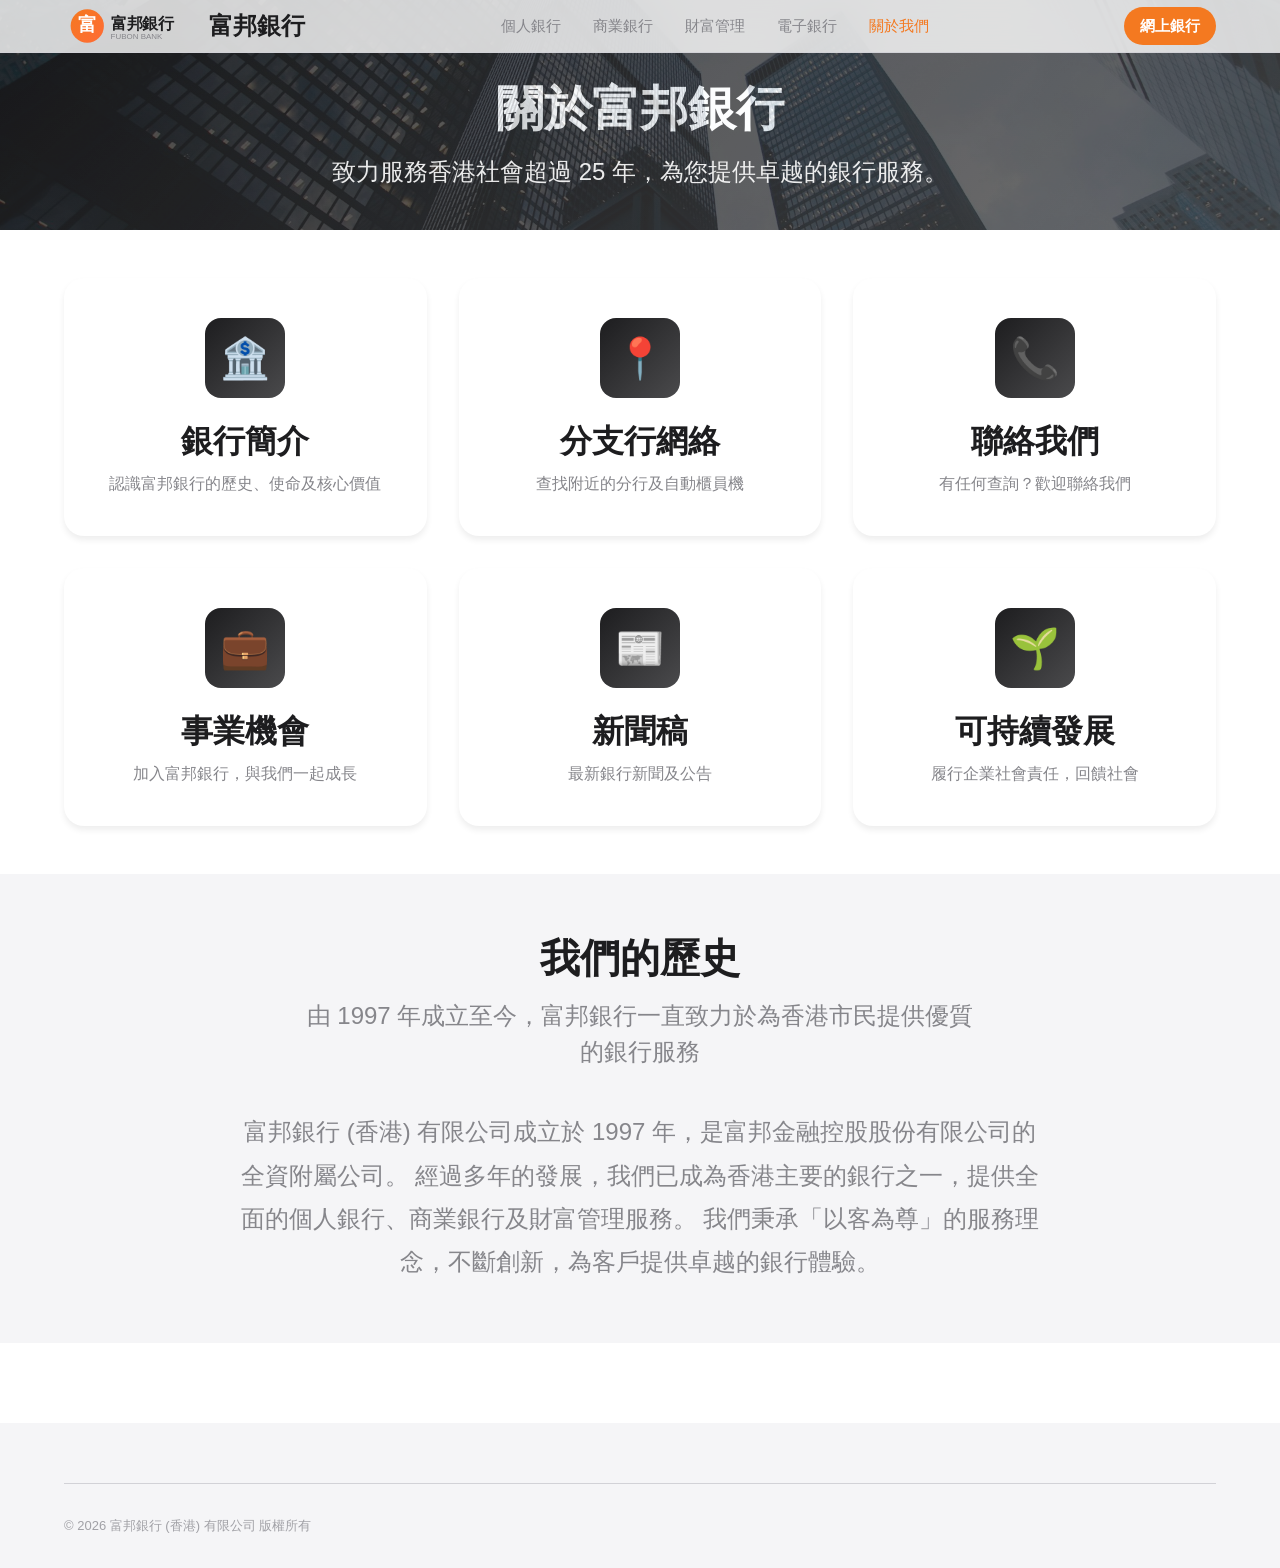
==== pages/about/index.html @ 27f1537c "feat: Add all main banking pages 🏦 Complete website structure with 11 pages  Pages Added: ✅ Personal" ====
<!DOCTYPE html>
<html lang="zh-HK">
<head>
  <meta charset="UTF-8">
  <meta name="viewport" content="width=device-width, initial-scale=1.0">
  <title>關於我們 | 富邦銀行</title>
  <meta name="description" content="認識富邦銀行 - 銀行簡介、分支行網絡、聯絡我們">
  <link rel="stylesheet" href="../../../css/main.css">
  <style>
    .page-header { position: relative; padding: var(--spacing-20) 0 var(--spacing-10); background: linear-gradient(135deg, #1D1D1F 0%, #4A4A4C 100%); color: var(--white); text-align: center; overflow: hidden; }
    .page-header-bg { position: absolute; inset: 0; opacity: 0.2; }
    .page-header-bg img { width: 100%; height: 100%; object-fit: cover; }
    .page-header .page-title { font-size: var(--font-title-1); margin-bottom: var(--spacing-4); }
    .page-header .page-subtitle { font-size: var(--font-headline); opacity: 0.9; max-width: 700px; margin: 0 auto; }
    .nav-grid { display: grid; grid-template-columns: repeat(3, 1fr); gap: var(--spacing-8); padding: var(--spacing-12) 0; }
    .nav-card { background: var(--white); border-radius: var(--radius-2xl); padding: var(--spacing-10); box-shadow: var(--shadow-md); transition: all var(--transition-normal); text-decoration: none; color: var(--black); display: block; text-align: center; }
    .nav-card:hover { transform: translateY(-8px); box-shadow: var(--shadow-xl); }
    .nav-icon { width: 80px; height: 80px; margin: 0 auto var(--spacing-6); border-radius: var(--radius-xl); background: linear-gradient(135deg, #1D1D1F 0%, #4A4A4C 100%); display: flex; align-items: center; justify-content: center; font-size: 40px; }
    .nav-title { font-size: var(--font-title-3); font-weight: var(--font-weight-bold); margin-bottom: var(--spacing-3); }
    .nav-desc { font-size: var(--font-callout); color: var(--gray-primary); }
    .story-section { background: var(--gray-quaternary); padding: var(--spacing-15) 0; }
    @media (max-width: 1023px) { .nav-grid { grid-template-columns: repeat(2, 1fr); } }
    @media (max-width: 734px) { .nav-grid { grid-template-columns: 1fr; } }
  </style>
</head>
<body>
  <nav class="navbar">
    <div class="navbar-content">
      <a href="../../../" class="navbar-logo">
        <img src="../../../images/logo/fubon-logo.svg" alt="富邦銀行" height="40">
        <span>富邦銀行</span>
      </a>
      <div class="navbar-menu">
        <a href="../../personal/" class="navbar-link">個人銀行</a>
        <a href="../../commercial/" class="navbar-link">商業銀行</a>
        <a href="../../wealth/" class="navbar-link">財富管理</a>
        <a href="../../ebanking/" class="navbar-link">電子銀行</a>
        <a href="../" class="navbar-link" style="opacity:1;color:var(--fubon-orange)">關於我們</a>
      </div>
      <div class="navbar-actions">
        <a href="#" class="btn btn-primary btn-small">網上銀行</a>
        <button class="navbar-toggle" aria-label="選單"><span></span><span></span><span></span></button>
      </div>
    </div>
  </nav>

  <header class="page-header">
    <div class="page-header-bg">
      <img src="../../../images/hero/bank-building.jpg" alt="關於我們" loading="lazy">
    </div>
    <div class="container">
      <h1 class="page-title">關於富邦銀行</h1>
      <p class="page-subtitle">致力服務香港社會超過 25 年，為您提供卓越的銀行服務。</p>
    </div>
  </header>

  <section class="section">
    <div class="container">
      <div class="nav-grid">
        <a href="profile/" class="nav-card">
          <div class="nav-icon">🏦</div>
          <h3 class="nav-title">銀行簡介</h3>
          <p class="nav-desc">認識富邦銀行的歷史、使命及核心價值</p>
        </a>
        <a href="branches/" class="nav-card">
          <div class="nav-icon">📍</div>
          <h3 class="nav-title">分支行網絡</h3>
          <p class="nav-desc">查找附近的分行及自動櫃員機</p>
        </a>
        <a href="contact/" class="nav-card">
          <div class="nav-icon">📞</div>
          <h3 class="nav-title">聯絡我們</h3>
          <p class="nav-desc">有任何查詢？歡迎聯絡我們</p>
        </a>
        <a href="careers/" class="nav-card">
          <div class="nav-icon">💼</div>
          <h3 class="nav-title">事業機會</h3>
          <p class="nav-desc">加入富邦銀行，與我們一起成長</p>
        </a>
        <a href="press/" class="nav-card">
          <div class="nav-icon">📰</div>
          <h3 class="nav-title">新聞稿</h3>
          <p class="nav-desc">最新銀行新聞及公告</p>
        </a>
        <a href="sustainability/" class="nav-card">
          <div class="nav-icon">🌱</div>
          <h3 class="nav-title">可持續發展</h3>
          <p class="nav-desc">履行企業社會責任，回饋社會</p>
        </a>
      </div>
    </div>
  </section>

  <section class="story-section">
    <div class="container">
      <div class="section-header" style="text-align:center;margin-bottom:var(--spacing-10)">
        <h2 class="section-title">我們的歷史</h2>
        <p class="section-subtitle">由 1997 年成立至今，富邦銀行一直致力於為香港市民提供優質的銀行服務</p>
      </div>
      <div style="max-width:800px;margin:0 auto;text-align:center">
        <p style="font-size:var(--font-headline);color:var(--gray-primary);line-height:1.8">
          富邦銀行 (香港) 有限公司成立於 1997 年，是富邦金融控股股份有限公司的全資附屬公司。
          經過多年的發展，我們已成為香港主要的銀行之一，提供全面的個人銀行、商業銀行及財富管理服務。
          我們秉承「以客為尊」的服務理念，不斷創新，為客戶提供卓越的銀行體驗。
        </p>
      </div>
    </div>
  </section>

  <footer class="footer">
    <div class="container">
      <div class="footer-bottom">
        <p class="footer-copyright">© 2026 富邦銀行 (香港) 有限公司 版權所有</p>
      </div>
    </div>
  </footer>
  <script src="../../../js/main.js"></script>
</body>
</html>
---- css/main.css ----
/* 
 * Fubon Bank Design System
 * Apple-Style Design Language
 * Version: 1.0.0
 */

:root {
  /* 品牌色彩 */
  --fubon-orange: #F47920;
  --fubon-orange-dark: #D66415;
  --fubon-orange-light: #FF8F47;
  
  /* Apple 風格色彩 */
  --black: #1D1D1F;
  --white: #FFFFFF;
  
  /* 灰色系 */
  --gray-primary: #86868B;
  --gray-secondary: #A1A1A6;
  --gray-tertiary: #D2D2D7;
  --gray-quaternary: #F5F5F7;
  --gray-light: #FBFBFD;
  
  /* 語義色彩 */
  --success: #34C759;
  --warning: #FF9500;
  --error: #FF3B30;
  --info: #007AFF;
  
  /* 字體 */
  --font-sans: -apple-system, BlinkMacSystemFont, "SF Pro TC", "PingFang TC", "Helvetica Neue", "Noto Sans TC", sans-serif;
  
  /* 字體大小 */
  --font-display: 56px;
  --font-title-1: 48px;
  --font-title-2: 40px;
  --font-title-3: 32px;
  --font-headline: 24px;
  --font-body: 17px;
  --font-callout: 16px;
  --font-subhead: 15px;
  --font-footnote: 13px;
  --font-caption-1: 12px;
  --font-caption-2: 11px;
  
  /* 字重 */
  --font-weight-regular: 400;
  --font-weight-medium: 500;
  --font-weight-semibold: 600;
  --font-weight-bold: 700;
  
  /* 間距 */
  --spacing-1: 4px;
  --spacing-2: 8px;
  --spacing-3: 12px;
  --spacing-4: 16px;
  --spacing-5: 20px;
  --spacing-6: 24px;
  --spacing-8: 32px;
  --spacing-10: 40px;
  --spacing-12: 48px;
  --spacing-13: 52px;
  --spacing-14: 56px;
  --spacing-15: 60px;
  --spacing-16: 64px;
  --spacing-20: 80px;
  
  /* 圓角 */
  --radius-sm: 4px;
  --radius-md: 8px;
  --radius-lg: 12px;
  --radius-xl: 16px;
  --radius-2xl: 20px;
  --radius-3xl: 28px;
  --radius-full: 9999px;
  
  /* 陰影 */
  --shadow-sm: 0 1px 2px rgba(0, 0, 0, 0.05);
  --shadow-md: 0 4px 6px rgba(0, 0, 0, 0.07);
  --shadow-lg: 0 10px 15px rgba(0, 0, 0, 0.1);
  --shadow-xl: 0 20px 25px rgba(0, 0, 0, 0.15);
  --shadow-2xl: 0 25px 50px rgba(0, 0, 0, 0.25);
  
  /* 漸層 */
  --gradient-primary: linear-gradient(135deg, var(--fubon-orange) 0%, var(--fubon-orange-light) 100%);
  --gradient-dark: linear-gradient(135deg, var(--black) 0%, #2D2D2F 100%);
  --gradient-hero: linear-gradient(135deg, #1D1D1F 0%, #4A4A4C 100%);
  
  /* 過渡 */
  --transition-fast: 0.15s ease;
  --transition-normal: 0.3s ease;
  --transition-slow: 0.5s ease;
  
  /* 容器 */
  --container-max: 1200px;
  --container-narrow: 900px;
}

/* 基礎重置 */
*, *::before, *::after {
  box-sizing: border-box;
  margin: 0;
  padding: 0;
}

html {
  font-size: 16px;
  scroll-behavior: smooth;
  -webkit-font-smoothing: antialiased;
  -moz-osx-font-smoothing: grayscale;
}

body {
  font-family: var(--font-sans);
  font-size: var(--font-body);
  font-weight: var(--font-weight-regular);
  line-height: 1.5;
  color: var(--black);
  background-color: var(--white);
}

/* 容器 */
.container {
  max-width: var(--container-max);
  margin: 0 auto;
  padding: 0 var(--spacing-6);
}

.container-narrow {
  max-width: var(--container-narrow);
  margin: 0 auto;
  padding: 0 var(--spacing-6);
}

/* 標題 */
h1, h2, h3, h4, h5, h6 {
  font-weight: var(--font-weight-bold);
  line-height: 1.2;
  margin-bottom: var(--spacing-4);
}

h1 { font-size: var(--font-title-1); }
h2 { font-size: var(--font-title-2); }
h3 { font-size: var(--font-title-3); }
h4 { font-size: var(--font-headline); }

.section-title {
  font-size: var(--font-title-2);
  font-weight: var(--font-weight-bold);
  margin-bottom: var(--spacing-4);
}

.section-subtitle {
  font-size: var(--font-headline);
  color: var(--gray-primary);
  max-width: 680px;
  margin: 0 auto;
}

/* 按鈕 */
.btn {
  display: inline-flex;
  align-items: center;
  justify-content: center;
  padding: 12px 24px;
  border-radius: var(--radius-full);
  font-size: var(--font-callout);
  font-weight: var(--font-weight-semibold);
  text-decoration: none;
  transition: all var(--transition-fast);
  border: none;
  cursor: pointer;
  white-space: nowrap;
}

.btn-primary {
  background: var(--fubon-orange);
  color: var(--white);
}

.btn-primary:hover {
  background: var(--fubon-orange-dark);
  transform: scale(1.02);
}

.btn-secondary {
  background: var(--white);
  color: var(--fubon-orange);
  border: 2px solid var(--fubon-orange);
}

.btn-secondary:hover {
  background: var(--fubon-orange);
  color: var(--white);
}

.btn-light {
  background: var(--white);
  color: var(--black);
}

.btn-light:hover {
  background: var(--gray-quaternary);
}

.btn-link {
  background: transparent;
  color: var(--info);
  padding: 8px 16px;
}

.btn-link:hover {
  text-decoration: underline;
}

.btn-large {
  padding: 16px 32px;
  font-size: var(--font-body);
}

.btn-small {
  padding: 8px 16px;
  font-size: var(--font-subhead);
}

/* 連結 */
a {
  color: var(--info);
  text-decoration: none;
  transition: color var(--transition-fast);
}

a:hover {
  color: var(--fubon-orange);
}

.btn-link {
  color: var(--fubon-orange);
  font-weight: var(--font-weight-semibold);
}

/* 導航欄 */
.navbar {
  position: fixed;
  top: 0;
  left: 0;
  right: 0;
  z-index: 1000;
  background: rgba(255, 255, 255, 0.8);
  backdrop-filter: blur(20px);
  -webkit-backdrop-filter: blur(20px);
  border-bottom: 1px solid var(--gray-tertiary);
  transition: all var(--transition-normal);
}

.navbar.scrolled {
  background: rgba(255, 255, 255, 0.95);
  box-shadow: var(--shadow-md);
}

.navbar-content {
  max-width: var(--container-max);
  margin: 0 auto;
  padding: 0 var(--spacing-6);
  display: flex;
  align-items: center;
  justify-content: space-between;
  height: 52px;
}

.navbar-logo {
  display: flex;
  align-items: center;
  gap: var(--spacing-3);
  font-size: var(--font-headline);
  font-weight: var(--font-weight-bold);
  color: var(--black);
  text-decoration: none;
}

.navbar-logo img {
  height: 40px;
  width: auto;
}

.navbar-menu {
  display: flex;
  gap: var(--spacing-8);
}

.navbar-link {
  font-size: var(--font-subhead);
  color: var(--gray-primary);
  transition: color var(--transition-fast);
}

.navbar-link:hover {
  color: var(--black);
}

.navbar-link[style*="opacity:1"] {
  opacity: 1 !important;
  color: var(--fubon-orange) !important;
}

.navbar-actions {
  display: flex;
  align-items: center;
  gap: var(--spacing-4);
}

.navbar-toggle {
  display: none;
  flex-direction: column;
  gap: 4px;
  background: none;
  border: none;
  cursor: pointer;
  padding: var(--spacing-2);
}

.navbar-toggle span {
  width: 20px;
  height: 2px;
  background: var(--black);
  transition: all var(--transition-fast);
}

/* 頁尾 */
.footer {
  background: var(--gray-quaternary);
  padding: var(--spacing-15) 0 var(--spacing-8);
  margin-top: var(--spacing-20);
}

.footer-grid {
  display: grid;
  grid-template-columns: repeat(4, 1fr);
  gap: var(--spacing-10);
  margin-bottom: var(--spacing-12);
}

.footer-section h4 {
  font-size: var(--font-footnote);
  font-weight: var(--font-weight-semibold);
  color: var(--black);
  margin-bottom: var(--spacing-5);
  text-transform: uppercase;
  letter-spacing: 0.05em;
}

.footer-links {
  list-style: none;
}

.footer-links li {
  margin-bottom: var(--spacing-3);
}

.footer-links a {
  font-size: var(--font-subhead);
  color: var(--gray-primary);
  transition: color var(--transition-fast);
}

.footer-links a:hover {
  color: var(--black);
}

.footer-bottom {
  display: flex;
  justify-content: space-between;
  align-items: center;
  padding-top: var(--spacing-8);
  border-top: 1px solid var(--gray-tertiary);
}

.footer-copyright {
  font-size: var(--font-footnote);
  color: var(--gray-secondary);
}

.footer-social {
  display: flex;
  gap: var(--spacing-5);
}

.footer-social a {
  color: var(--gray-primary);
  transition: color var(--transition-fast);
}

.footer-social a:hover {
  color: var(--black);
}

/* 響應式 */
@media (max-width: 1023px) {
  .navbar-menu {
    display: none;
  }
  
  .navbar-toggle {
    display: flex;
  }
  
  .footer-grid {
    grid-template-columns: repeat(2, 1fr);
  }
}

@media (max-width: 734px) {
  .footer-grid {
    grid-template-columns: 1fr;
  }
  
  .footer-bottom {
    flex-direction: column;
    gap: var(--spacing-5);
    text-align: center;
  }
}

/* 工具類 */
.text-center { text-align: center; }
.text-left { text-align: left; }
.text-right { text-align: right; }

.mt-4 { margin-top: var(--spacing-4); }
.mt-8 { margin-top: var(--spacing-8); }
.mt-12 { margin-top: var(--spacing-12); }

.mb-4 { margin-bottom: var(--spacing-4); }
.mb-8 { margin-bottom: var(--spacing-8); }
.mb-12 { margin-bottom: var(--spacing-12); }

.hidden { display: none; }
.visible { display: block; }
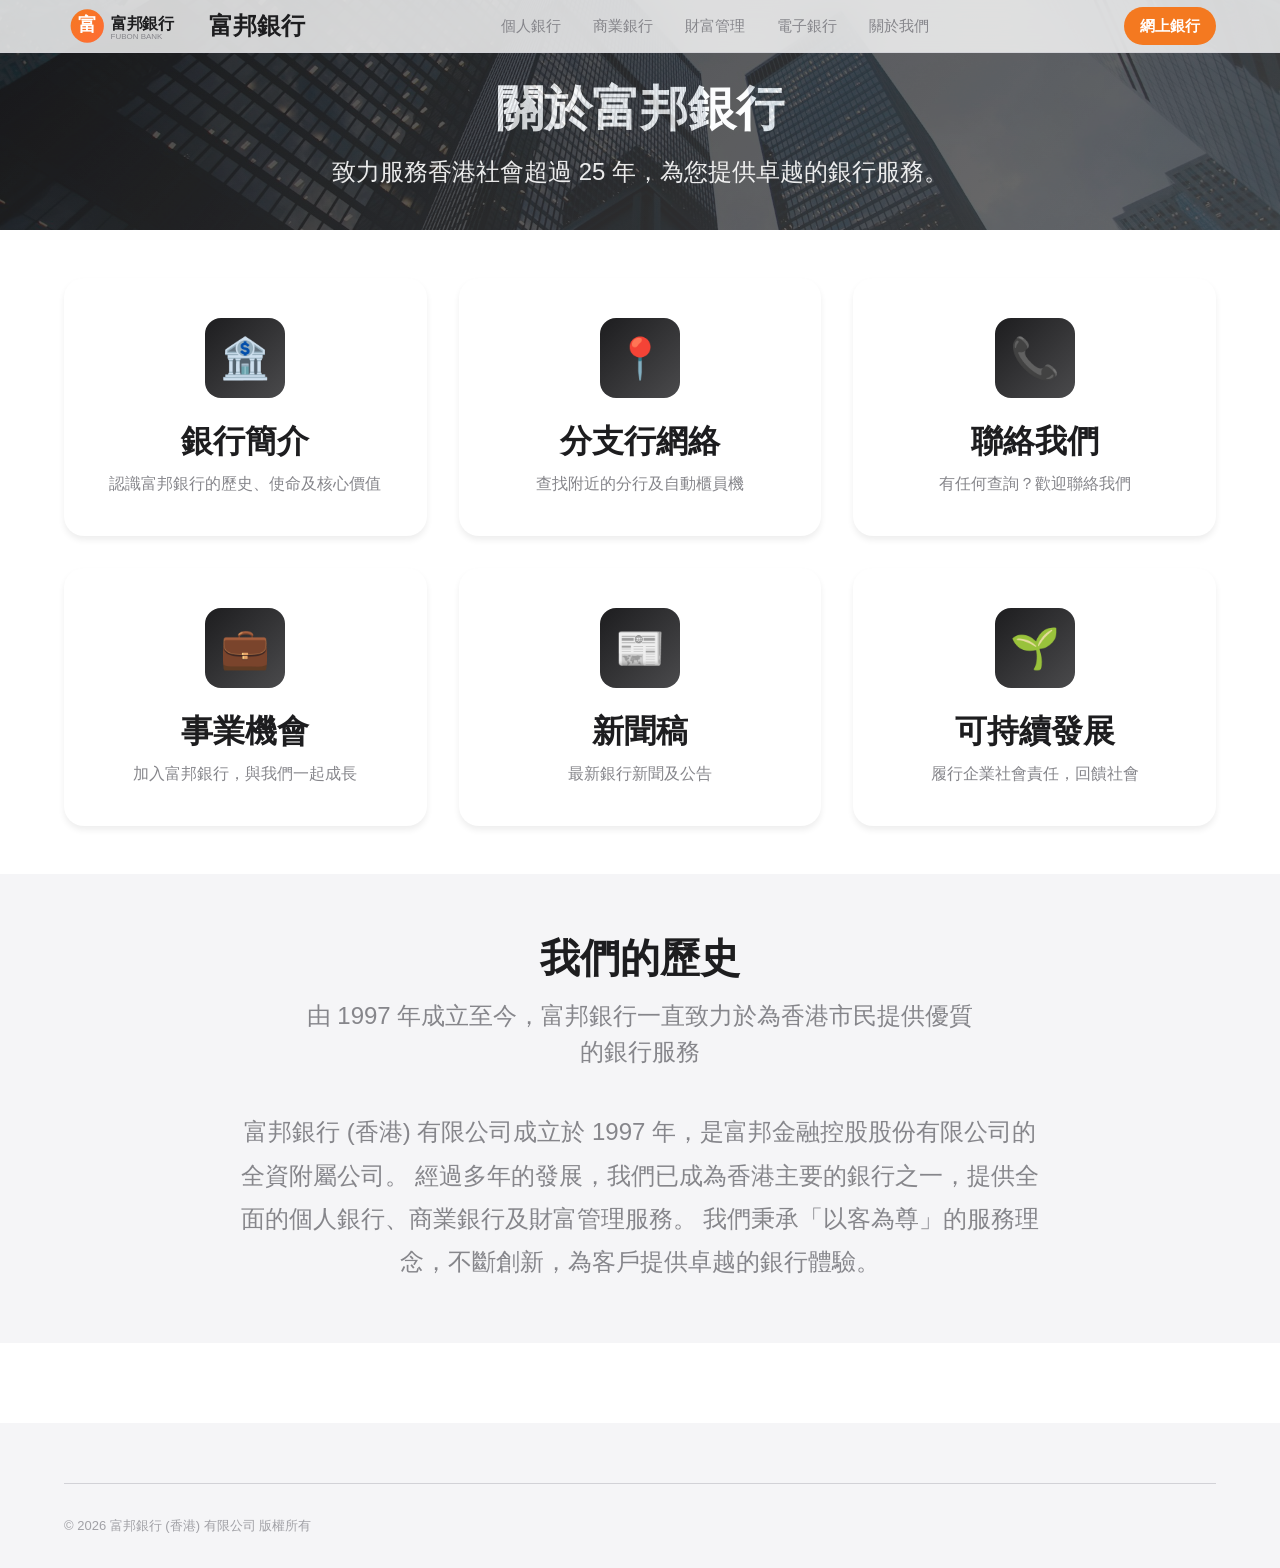
==== commit 1961ec70: "fix: Repair all broken links across pages 🔧 Fixed broken links: - Personal Banking: Deposits (4 link" ====
--- a/pages/about/index.html
+++ b/pages/about/index.html
@@ -35,7 +35,7 @@
         <a href="../../commercial/" class="navbar-link">商業銀行</a>
         <a href="../../wealth/" class="navbar-link">財富管理</a>
         <a href="../../ebanking/" class="navbar-link">電子銀行</a>
-        <a href="../" class="navbar-link" style="opacity:1;color:var(--fubon-orange)">關於我們</a>
+        <a href="../" class="navbar-link" class="navbar-link active">關於我們</a>
       </div>
       <div class="navbar-actions">
         <a href="#" class="btn btn-primary btn-small">網上銀行</a>
@@ -82,7 +82,7 @@
           <h3 class="nav-title">新聞稿</h3>
           <p class="nav-desc">最新銀行新聞及公告</p>
         </a>
-        <a href="sustainability/" class="nav-card">
+        <a href="sustainability.html" class="nav-card">
           <div class="nav-icon">🌱</div>
           <h3 class="nav-title">可持續發展</h3>
           <p class="nav-desc">履行企業社會責任，回饋社會</p>
